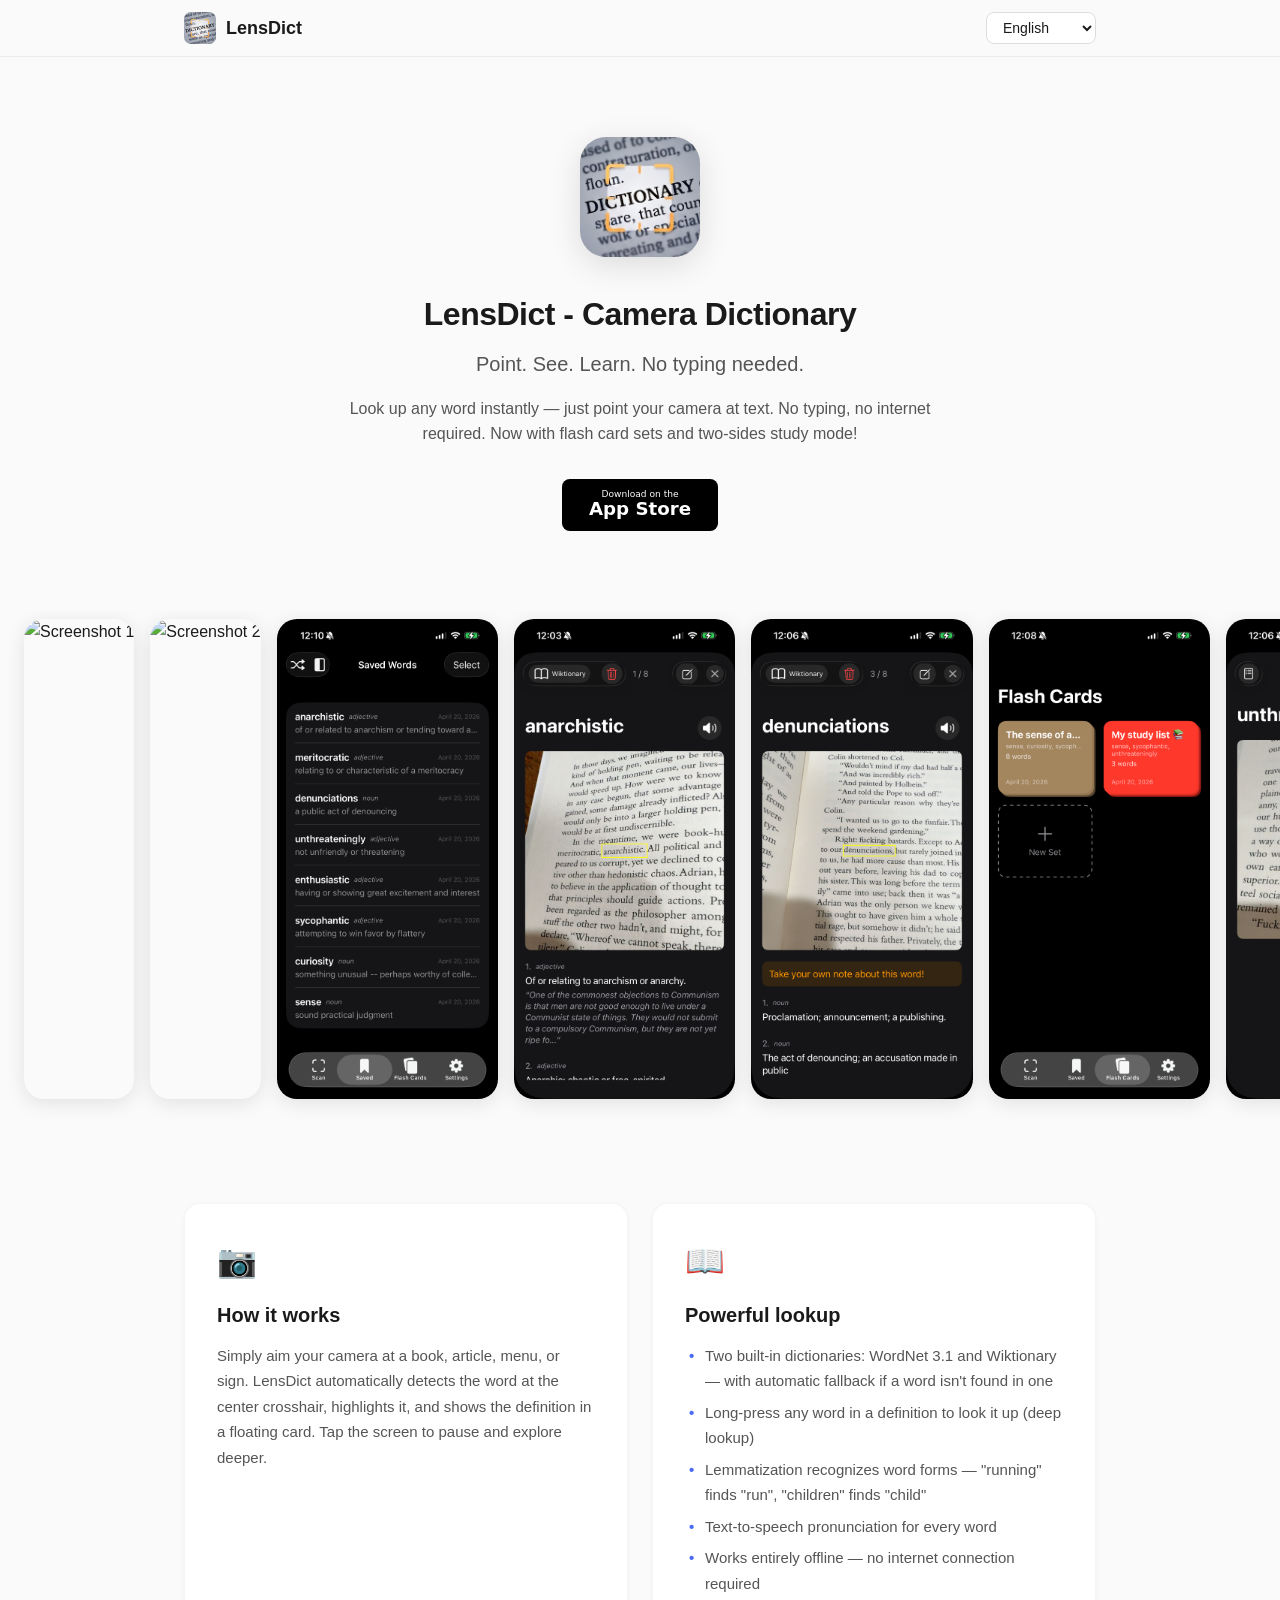
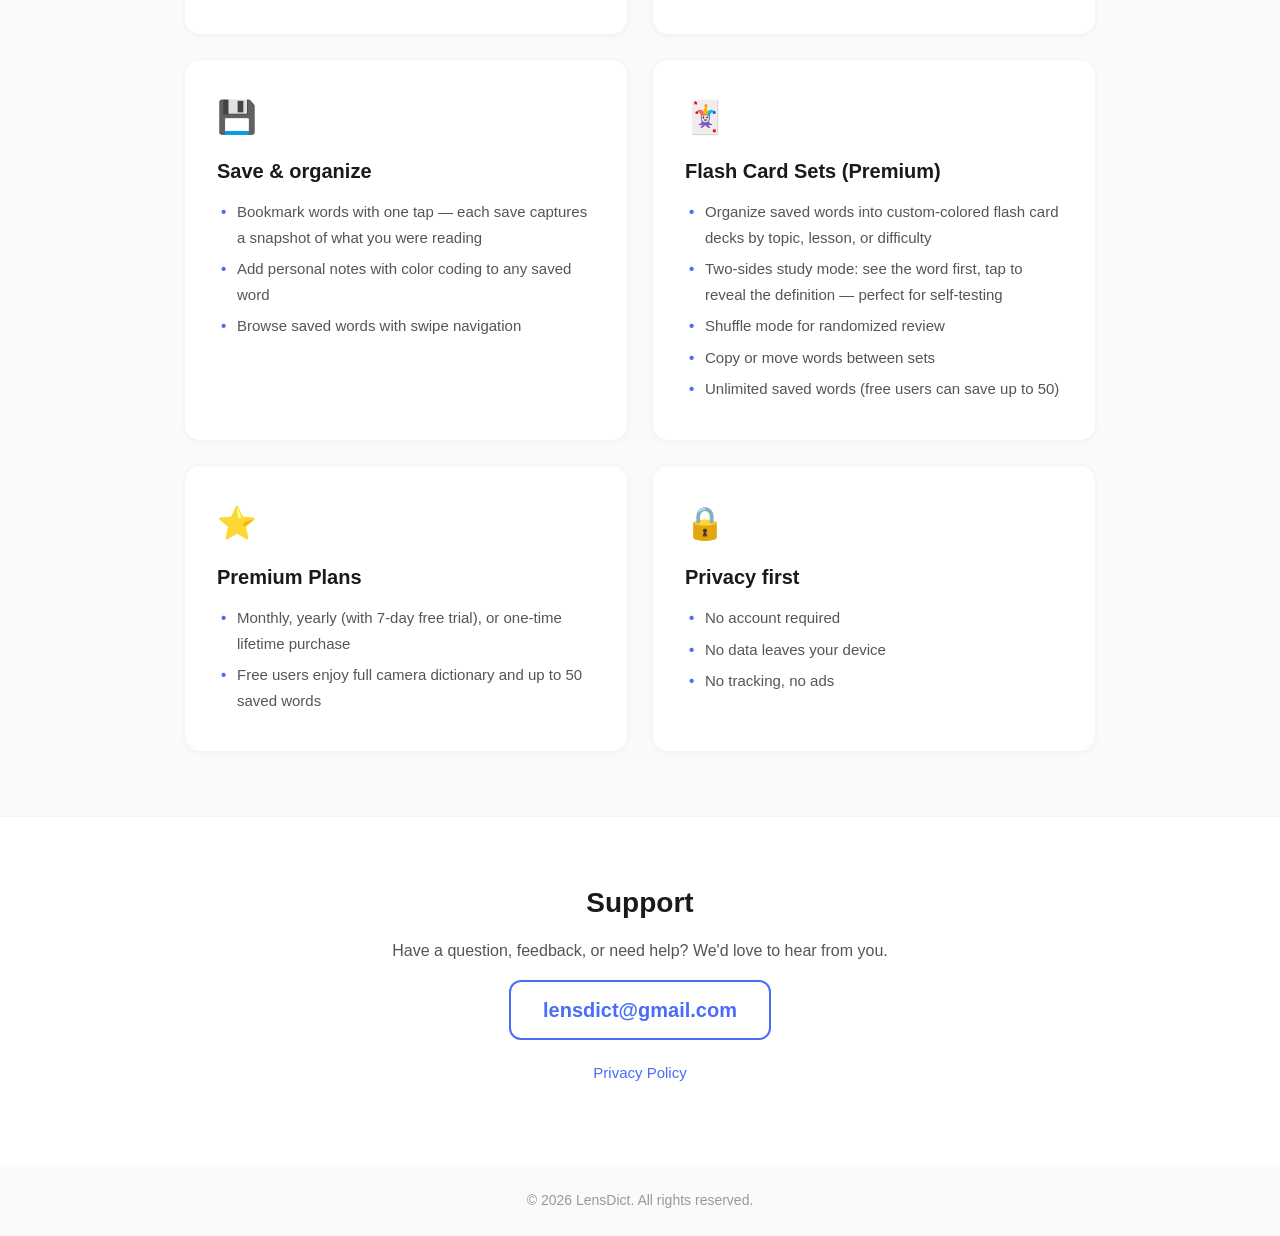
==== index.html @ 9b2139c9 "First commit" ====
<!DOCTYPE html>
<html lang="en">
<head>
    <meta charset="UTF-8">
    <meta name="viewport" content="width=device-width, initial-scale=1.0">
    <title>LensDict - Camera Dictionary</title>
    <meta name="description" content="Point your camera at any text and instantly see word definitions. No typing, no internet needed.">
    <link rel="icon" type="image/png" href="images/icon.png">
    <link rel="stylesheet" href="css/style.css">
</head>
<body>

<!-- Navigation -->
<nav class="nav">
    <div class="nav-inner">
        <div class="nav-brand">
            <img src="images/icon.png" alt="LensDict" class="nav-icon">
            <span>LensDict</span>
        </div>
        <div class="nav-right">
            <select id="lang-switcher" class="lang-switcher" aria-label="Language">
                <option value="en">English</option>
                <option value="zh-Hans">简体中文</option>
                <option value="zh-Hant">繁體中文</option>
                <option value="ja">日本語</option>
                <option value="ko">한국어</option>
                <option value="es">Español</option>
                <option value="pt-BR">Português</option>
            </select>
        </div>
    </div>
</nav>

<!-- Hero -->
<section class="hero">
    <div class="container">
        <img src="images/icon.png" alt="LensDict App Icon" class="hero-icon">
        <h1 data-i18n="appName">LensDict - Camera Dictionary</h1>
        <p class="hero-subtitle" data-i18n="subtitle">Point. See. Learn. No typing needed.</p>
        <p class="hero-promo" data-i18n="promo">Look up any word instantly — just point your camera at text. No typing, no internet required. Now with flash card sets and two-sides study mode!</p>
        <a href="https://apps.apple.com/app/lensdict/id0000000000" class="app-store-badge" aria-label="Download on the App Store">
            <svg viewBox="0 0 120 40" width="156" height="52">
                <rect width="120" height="40" rx="6" fill="#000"/>
                <text x="60" y="14" text-anchor="middle" fill="#fff" font-size="7" font-family="-apple-system, system-ui, sans-serif">Download on the</text>
                <text x="60" y="28" text-anchor="middle" fill="#fff" font-size="14" font-weight="600" font-family="-apple-system, system-ui, sans-serif">App Store</text>
            </svg>
        </a>
    </div>
</section>

<!-- Screenshots -->
<section class="screenshots">
    <div class="container">
        <div class="screenshots-track" id="screenshots-track">
            <img src="images/screenshot-1.png" alt="Screenshot 1" loading="lazy">
            <img src="images/screenshot-2.png" alt="Screenshot 2" loading="lazy">
            <img src="images/screenshot-3.png" alt="Screenshot 3" loading="lazy">
            <img src="images/screenshot-4.png" alt="Screenshot 4" loading="lazy">
            <img src="images/screenshot-5.png" alt="Screenshot 5" loading="lazy">
            <img src="images/screenshot-6.png" alt="Screenshot 6" loading="lazy">
            <img src="images/screenshot-7.png" alt="Screenshot 7" loading="lazy">
            <img src="images/screenshot-8.png" alt="Screenshot 8" loading="lazy">
        </div>
    </div>
</section>

<!-- Features -->
<section class="features">
    <div class="container">

        <div class="feature-card">
            <div class="feature-icon">📷</div>
            <h2 data-i18n="feat1Title">How it works</h2>
            <p data-i18n="feat1Desc">Simply aim your camera at a book, article, menu, or sign. LensDict automatically detects the word at the center crosshair, highlights it, and shows the definition in a floating card. Tap the screen to pause and explore deeper.</p>
        </div>

        <div class="feature-card">
            <div class="feature-icon">📖</div>
            <h2 data-i18n="feat2Title">Powerful lookup</h2>
            <ul>
                <li data-i18n="feat2a">Two built-in dictionaries: WordNet 3.1 and Wiktionary — with automatic fallback if a word isn't found in one</li>
                <li data-i18n="feat2b">Long-press any word in a definition to look it up (deep lookup)</li>
                <li data-i18n="feat2c">Lemmatization recognizes word forms — "running" finds "run", "children" finds "child"</li>
                <li data-i18n="feat2d">Text-to-speech pronunciation for every word</li>
                <li data-i18n="feat2e">Works entirely offline — no internet connection required</li>
            </ul>
        </div>

        <div class="feature-card">
            <div class="feature-icon">💾</div>
            <h2 data-i18n="feat3Title">Save &amp; organize</h2>
            <ul>
                <li data-i18n="feat3a">Bookmark words with one tap — each save captures a snapshot of what you were reading</li>
                <li data-i18n="feat3b">Add personal notes with color coding to any saved word</li>
                <li data-i18n="feat3c">Browse saved words with swipe navigation</li>
            </ul>
        </div>

        <div class="feature-card">
            <div class="feature-icon">🃏</div>
            <h2 data-i18n="feat4Title">Flash Card Sets (Premium)</h2>
            <ul>
                <li data-i18n="feat4a">Organize saved words into custom-colored flash card decks by topic, lesson, or difficulty</li>
                <li data-i18n="feat4b">Two-sides study mode: see the word first, tap to reveal the definition — perfect for self-testing</li>
                <li data-i18n="feat4c">Shuffle mode for randomized review</li>
                <li data-i18n="feat4d">Copy or move words between sets</li>
                <li data-i18n="feat4e">Unlimited saved words (free users can save up to 50)</li>
            </ul>
        </div>

        <div class="feature-card">
            <div class="feature-icon">⭐</div>
            <h2 data-i18n="feat5Title">Premium Plans</h2>
            <ul>
                <li data-i18n="feat5a">Monthly, yearly (with 7-day free trial), or one-time lifetime purchase</li>
                <li data-i18n="feat5b">Free users enjoy full camera dictionary and up to 50 saved words</li>
            </ul>
        </div>

        <div class="feature-card">
            <div class="feature-icon">🔒</div>
            <h2 data-i18n="feat6Title">Privacy first</h2>
            <ul>
                <li data-i18n="feat6a">No account required</li>
                <li data-i18n="feat6b">No data leaves your device</li>
                <li data-i18n="feat6c">No tracking, no ads</li>
            </ul>
        </div>

    </div>
</section>

<!-- Support -->
<section class="support">
    <div class="container">
        <h2 data-i18n="supportTitle">Support</h2>
        <p data-i18n="supportDesc">Have a question, feedback, or need help? We'd love to hear from you.</p>
        <a href="mailto:lensdict@gmail.com" class="support-email">lensdict@gmail.com</a>
        <p class="support-links">
            <a href="privacy.html" data-i18n="privacyLink">Privacy Policy</a>
        </p>
    </div>
</section>

<!-- Footer -->
<footer class="footer">
    <div class="container">
        <p>&copy; 2026 LensDict. <span data-i18n="footerRights">All rights reserved.</span></p>
    </div>
</footer>

<script src="js/i18n.js"></script>
</body>
</html>
---- css/style.css ----
/* === Reset & Base === */
*, *::before, *::after { box-sizing: border-box; margin: 0; padding: 0; }

:root {
    --color-bg: #fafafa;
    --color-surface: #ffffff;
    --color-text: #1a1a1a;
    --color-text-secondary: #555;
    --color-accent: #4a6cf7;
    --color-accent-dark: #3b5de7;
    --radius: 16px;
    --max-width: 960px;
}

html { scroll-behavior: smooth; }

body {
    font-family: -apple-system, BlinkMacSystemFont, "SF Pro Display", "Segoe UI", Roboto, Helvetica, Arial, sans-serif;
    background: var(--color-bg);
    color: var(--color-text);
    line-height: 1.6;
    -webkit-font-smoothing: antialiased;
}

.container {
    max-width: var(--max-width);
    margin: 0 auto;
    padding: 0 24px;
}

/* === Nav === */
.nav {
    position: sticky;
    top: 0;
    z-index: 100;
    background: rgba(250, 250, 250, 0.85);
    backdrop-filter: blur(20px);
    -webkit-backdrop-filter: blur(20px);
    border-bottom: 1px solid rgba(0,0,0,0.06);
}

.nav-inner {
    max-width: var(--max-width);
    margin: 0 auto;
    padding: 12px 24px;
    display: flex;
    align-items: center;
    justify-content: space-between;
}

.nav-brand {
    display: flex;
    align-items: center;
    gap: 10px;
    font-size: 18px;
    font-weight: 700;
}

.nav-icon {
    width: 32px;
    height: 32px;
    border-radius: 7px;
}

.lang-switcher {
    padding: 6px 12px;
    border: 1px solid #ddd;
    border-radius: 8px;
    background: var(--color-surface);
    font-size: 14px;
    color: var(--color-text);
    cursor: pointer;
    outline: none;
}

.lang-switcher:focus {
    border-color: var(--color-accent);
}

/* === Hero === */
.hero {
    text-align: center;
    padding: 80px 24px 48px;
}

.hero-icon {
    width: 120px;
    height: 120px;
    border-radius: 26px;
    box-shadow: 0 8px 32px rgba(0,0,0,0.12);
    margin-bottom: 24px;
}

.hero h1 {
    font-size: 32px;
    font-weight: 800;
    letter-spacing: -0.5px;
    margin-bottom: 8px;
}

.hero-subtitle {
    font-size: 20px;
    color: var(--color-text-secondary);
    margin-bottom: 16px;
}

.hero-promo {
    font-size: 16px;
    color: var(--color-text-secondary);
    max-width: 600px;
    margin: 0 auto 32px;
}

.app-store-badge svg {
    transition: transform 0.2s;
}

.app-store-badge:hover svg {
    transform: scale(1.05);
}

/* === Screenshots === */
.screenshots {
    padding: 24px 0 48px;
    overflow: hidden;
}

.screenshots .container {
    max-width: 100%;
    padding: 0;
}

.screenshots-track {
    display: flex;
    gap: 16px;
    overflow-x: auto;
    scroll-snap-type: x mandatory;
    -webkit-overflow-scrolling: touch;
    padding: 8px 24px 24px;
    scrollbar-width: none;
}

.screenshots-track::-webkit-scrollbar { display: none; }

.screenshots-track img {
    flex-shrink: 0;
    height: 480px;
    border-radius: 20px;
    scroll-snap-align: center;
    box-shadow: 0 4px 20px rgba(0,0,0,0.1);
    object-fit: contain;
}

/* === Features === */
.features {
    padding: 32px 0 64px;
}

.features .container {
    display: grid;
    grid-template-columns: 1fr 1fr;
    gap: 24px;
}

.feature-card {
    background: var(--color-surface);
    border-radius: var(--radius);
    padding: 32px;
    box-shadow: 0 1px 4px rgba(0,0,0,0.04);
    border: 1px solid rgba(0,0,0,0.04);
}

.feature-icon {
    font-size: 32px;
    margin-bottom: 12px;
}

.feature-card h2 {
    font-size: 20px;
    font-weight: 700;
    margin-bottom: 12px;
}

.feature-card p,
.feature-card li {
    font-size: 15px;
    color: var(--color-text-secondary);
    line-height: 1.7;
}

.feature-card ul {
    list-style: none;
    padding: 0;
}

.feature-card li {
    padding-left: 20px;
    position: relative;
    margin-bottom: 6px;
}

.feature-card li::before {
    content: "•";
    position: absolute;
    left: 4px;
    color: var(--color-accent);
    font-weight: 700;
}

/* === Support === */
.support {
    text-align: center;
    padding: 64px 24px;
    background: var(--color-surface);
    border-top: 1px solid rgba(0,0,0,0.04);
}

.support h2 {
    font-size: 28px;
    font-weight: 800;
    margin-bottom: 12px;
}

.support p {
    font-size: 16px;
    color: var(--color-text-secondary);
    margin-bottom: 16px;
}

.support-email {
    display: inline-block;
    font-size: 20px;
    font-weight: 600;
    color: var(--color-accent);
    text-decoration: none;
    padding: 12px 32px;
    border: 2px solid var(--color-accent);
    border-radius: 12px;
    transition: all 0.2s;
}

.support-email:hover {
    background: var(--color-accent);
    color: #fff;
}

.support-links {
    margin-top: 20px;
}

.support-links a {
    color: var(--color-accent);
    text-decoration: none;
    font-size: 15px;
}

.support-links a:hover {
    text-decoration: underline;
}

/* === Footer === */
.footer {
    text-align: center;
    padding: 24px;
    font-size: 14px;
    color: #999;
}

/* === Responsive === */
@media (max-width: 680px) {
    .hero { padding: 56px 24px 32px; }
    .hero h1 { font-size: 26px; }
    .hero-subtitle { font-size: 17px; }
    .hero-icon { width: 96px; height: 96px; border-radius: 22px; }

    .screenshots-track img { height: 380px; border-radius: 16px; }

    .features .container {
        grid-template-columns: 1fr;
        gap: 16px;
    }

    .feature-card { padding: 24px; }
    .support h2 { font-size: 24px; }
}
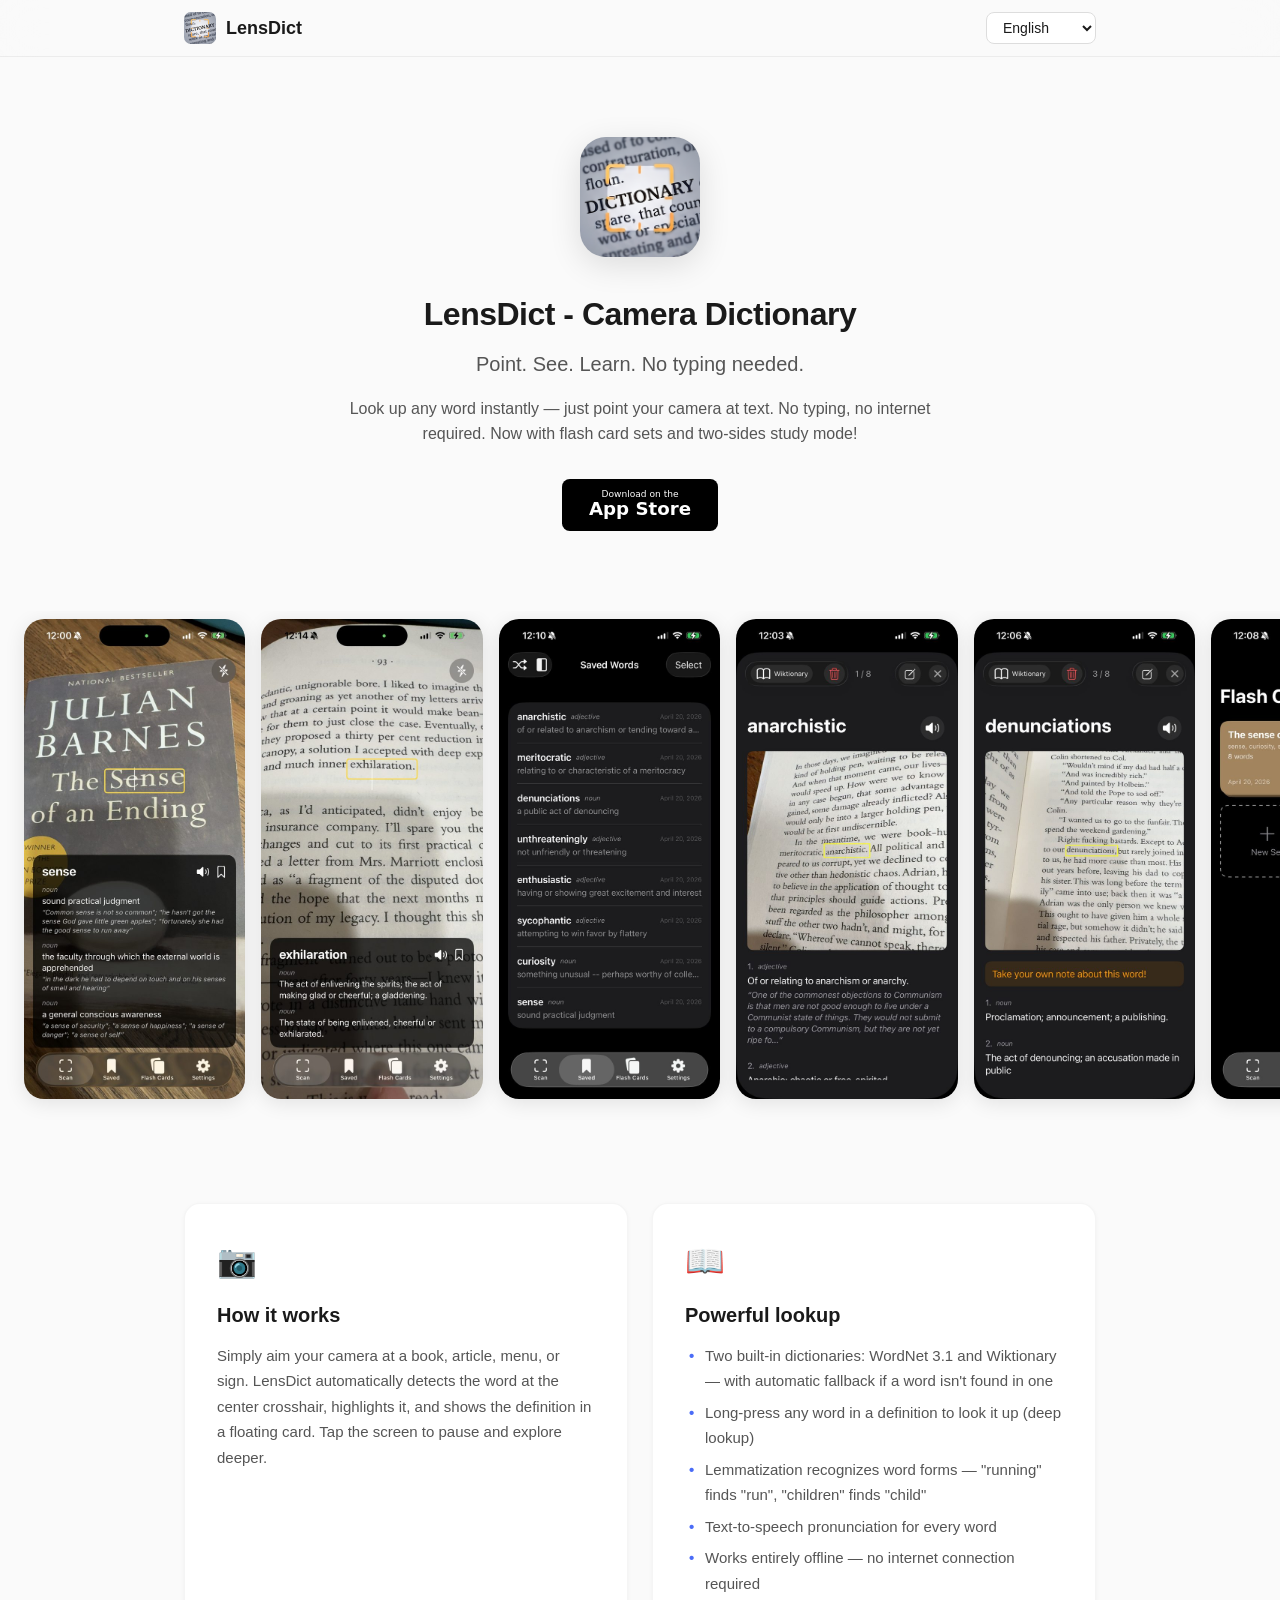
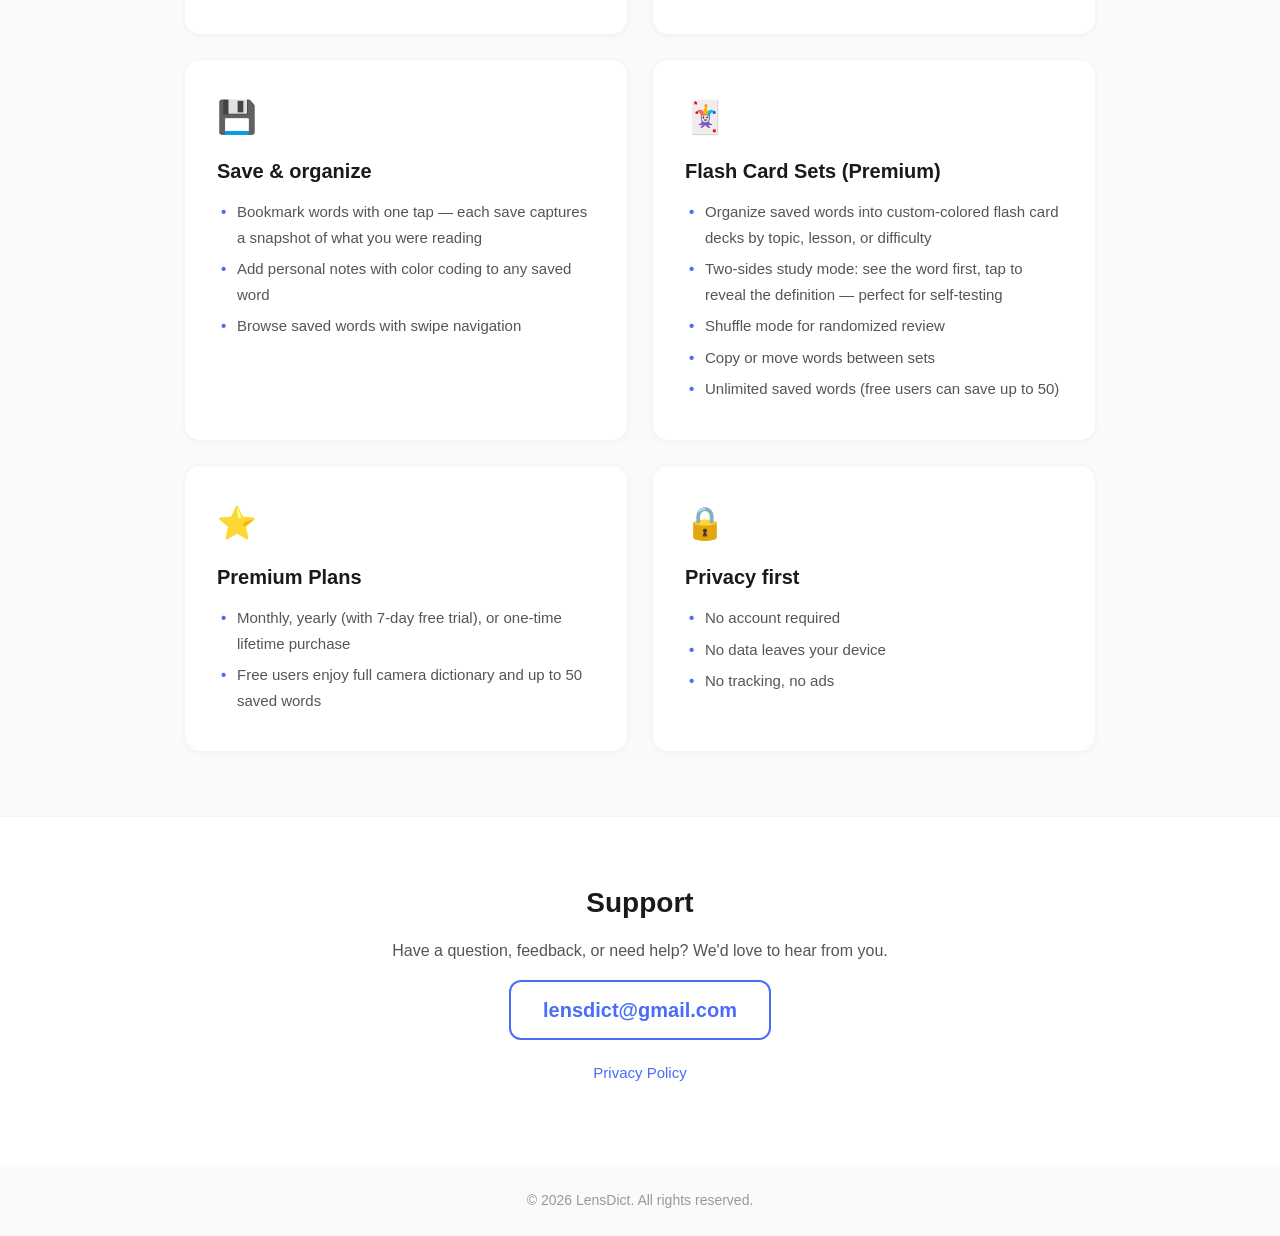
==== commit 37be2014: "Compress screenshot images." ====
--- a/index.html
+++ b/index.html
@@ -5,7 +5,7 @@
     <meta name="viewport" content="width=device-width, initial-scale=1.0">
     <title>LensDict - Camera Dictionary</title>
     <meta name="description" content="Point your camera at any text and instantly see word definitions. No typing, no internet needed.">
-    <link rel="icon" type="image/png" href="images/icon.png">
+    <link rel="icon" type="image/png" href="images/icon-web.png">
     <link rel="stylesheet" href="css/style.css">
 </head>
 <body>
@@ -14,7 +14,7 @@
 <nav class="nav">
     <div class="nav-inner">
         <div class="nav-brand">
-            <img src="images/icon.png" alt="LensDict" class="nav-icon">
+            <img src="images/icon-web.png" alt="LensDict" class="nav-icon">
             <span>LensDict</span>
         </div>
         <div class="nav-right">
@@ -34,7 +34,7 @@
 <!-- Hero -->
 <section class="hero">
     <div class="container">
-        <img src="images/icon.png" alt="LensDict App Icon" class="hero-icon">
+        <img src="images/icon-web.png" alt="LensDict App Icon" class="hero-icon">
         <h1 data-i18n="appName">LensDict - Camera Dictionary</h1>
         <p class="hero-subtitle" data-i18n="subtitle">Point. See. Learn. No typing needed.</p>
         <p class="hero-promo" data-i18n="promo">Look up any word instantly — just point your camera at text. No typing, no internet required. Now with flash card sets and two-sides study mode!</p>
@@ -52,14 +52,14 @@
 <section class="screenshots">
     <div class="container">
         <div class="screenshots-track" id="screenshots-track">
-            <img src="images/screenshot-1.png" alt="Screenshot 1" loading="lazy">
-            <img src="images/screenshot-2.png" alt="Screenshot 2" loading="lazy">
-            <img src="images/screenshot-3.png" alt="Screenshot 3" loading="lazy">
-            <img src="images/screenshot-4.png" alt="Screenshot 4" loading="lazy">
-            <img src="images/screenshot-5.png" alt="Screenshot 5" loading="lazy">
-            <img src="images/screenshot-6.png" alt="Screenshot 6" loading="lazy">
-            <img src="images/screenshot-7.png" alt="Screenshot 7" loading="lazy">
-            <img src="images/screenshot-8.png" alt="Screenshot 8" loading="lazy">
+            <img src="images/screenshot-1.jpg" alt="Screenshot 1" loading="lazy">
+            <img src="images/screenshot-2.jpg" alt="Screenshot 2" loading="lazy">
+            <img src="images/screenshot-3.jpg" alt="Screenshot 3" loading="lazy">
+            <img src="images/screenshot-4.jpg" alt="Screenshot 4" loading="lazy">
+            <img src="images/screenshot-5.jpg" alt="Screenshot 5" loading="lazy">
+            <img src="images/screenshot-6.jpg" alt="Screenshot 6" loading="lazy">
+            <img src="images/screenshot-7.jpg" alt="Screenshot 7" loading="lazy">
+            <img src="images/screenshot-8.jpg" alt="Screenshot 8" loading="lazy">
         </div>
     </div>
 </section>
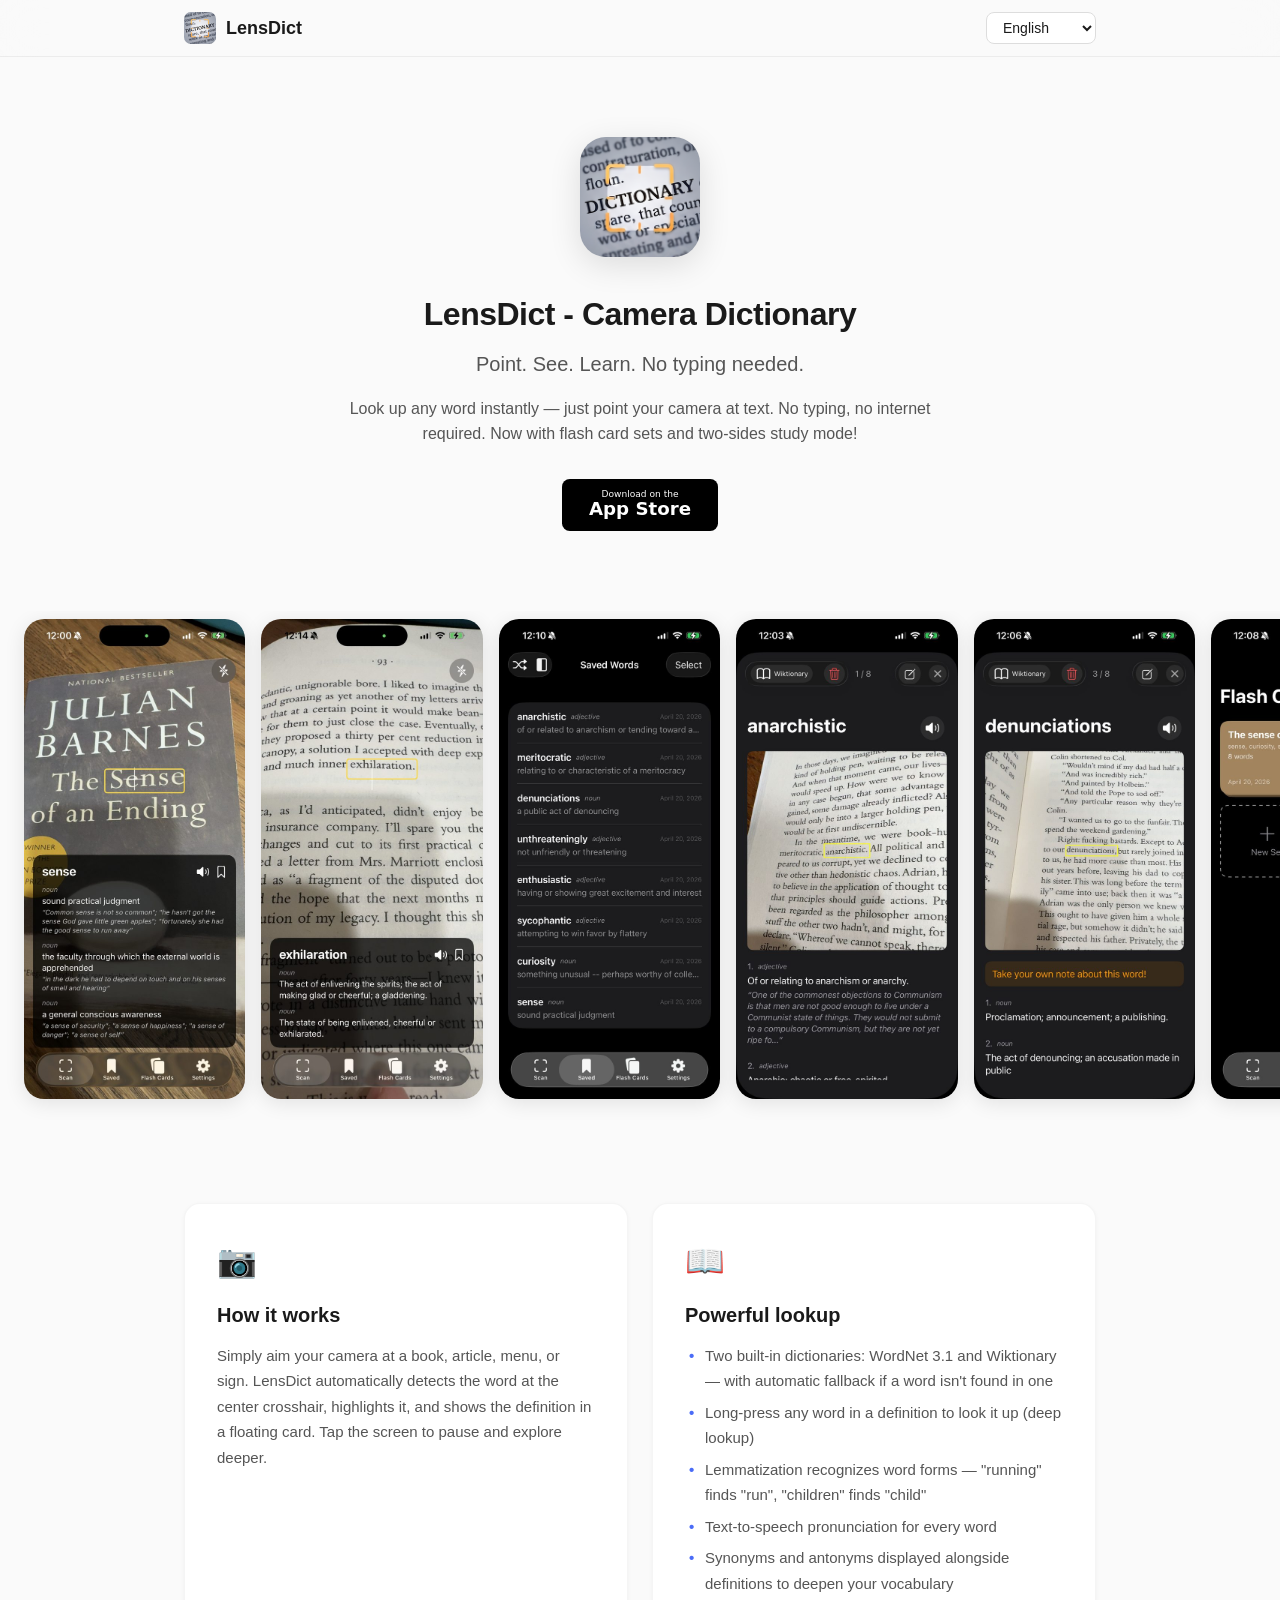
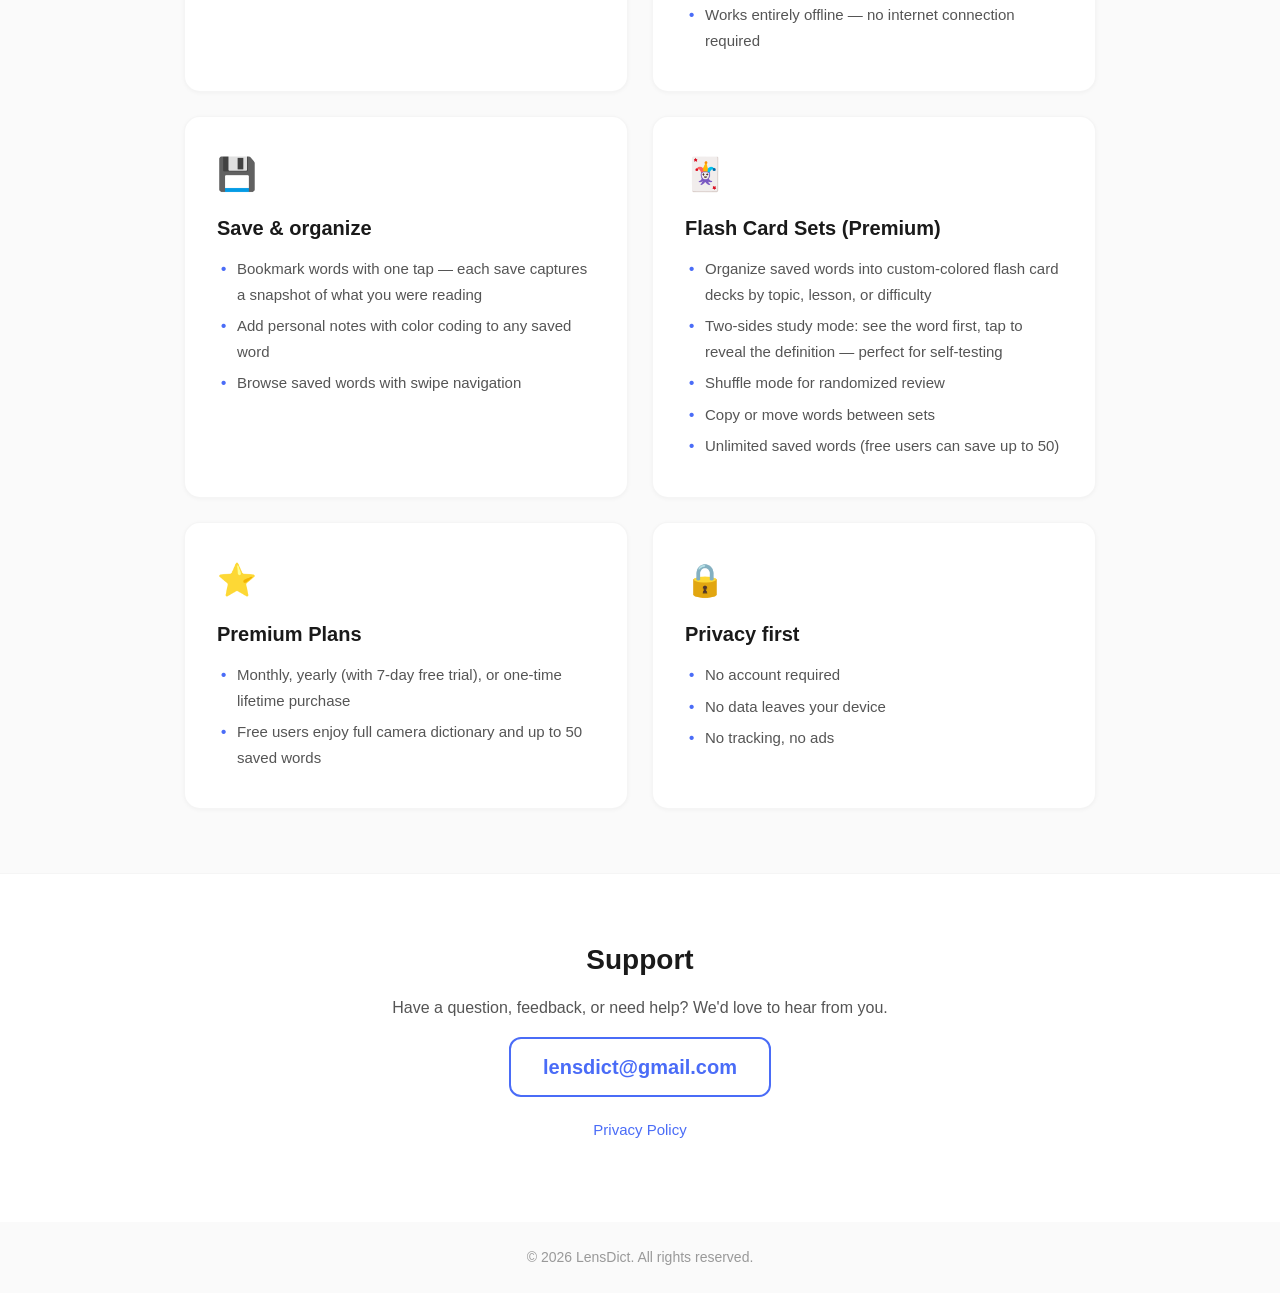
==== commit 72726627: "Add feature scription about synonyms and antonyms." ====
--- a/index.html
+++ b/index.html
@@ -82,6 +82,7 @@
                 <li data-i18n="feat2b">Long-press any word in a definition to look it up (deep lookup)</li>
                 <li data-i18n="feat2c">Lemmatization recognizes word forms — "running" finds "run", "children" finds "child"</li>
                 <li data-i18n="feat2d">Text-to-speech pronunciation for every word</li>
+                <li data-i18n="feat2f">Synonyms and antonyms displayed alongside definitions to deepen your vocabulary</li>
                 <li data-i18n="feat2e">Works entirely offline — no internet connection required</li>
             </ul>
         </div>
